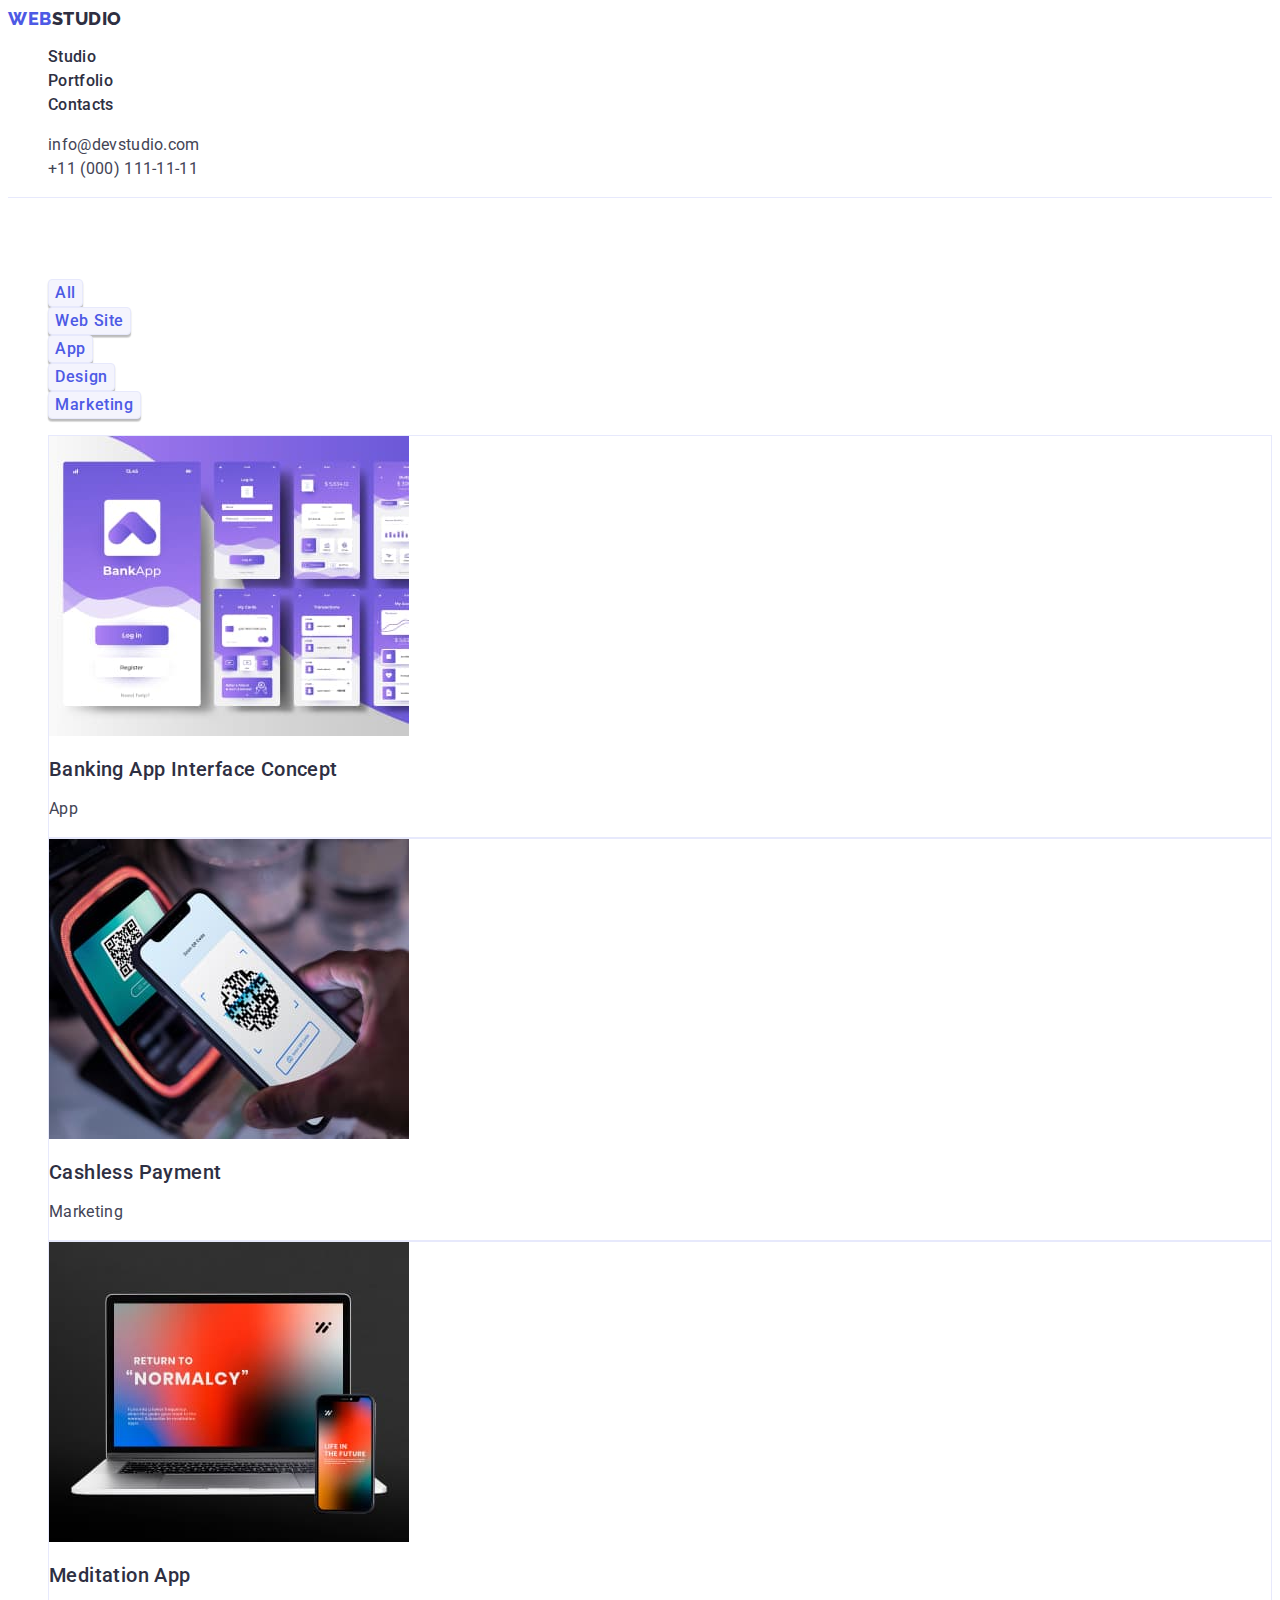
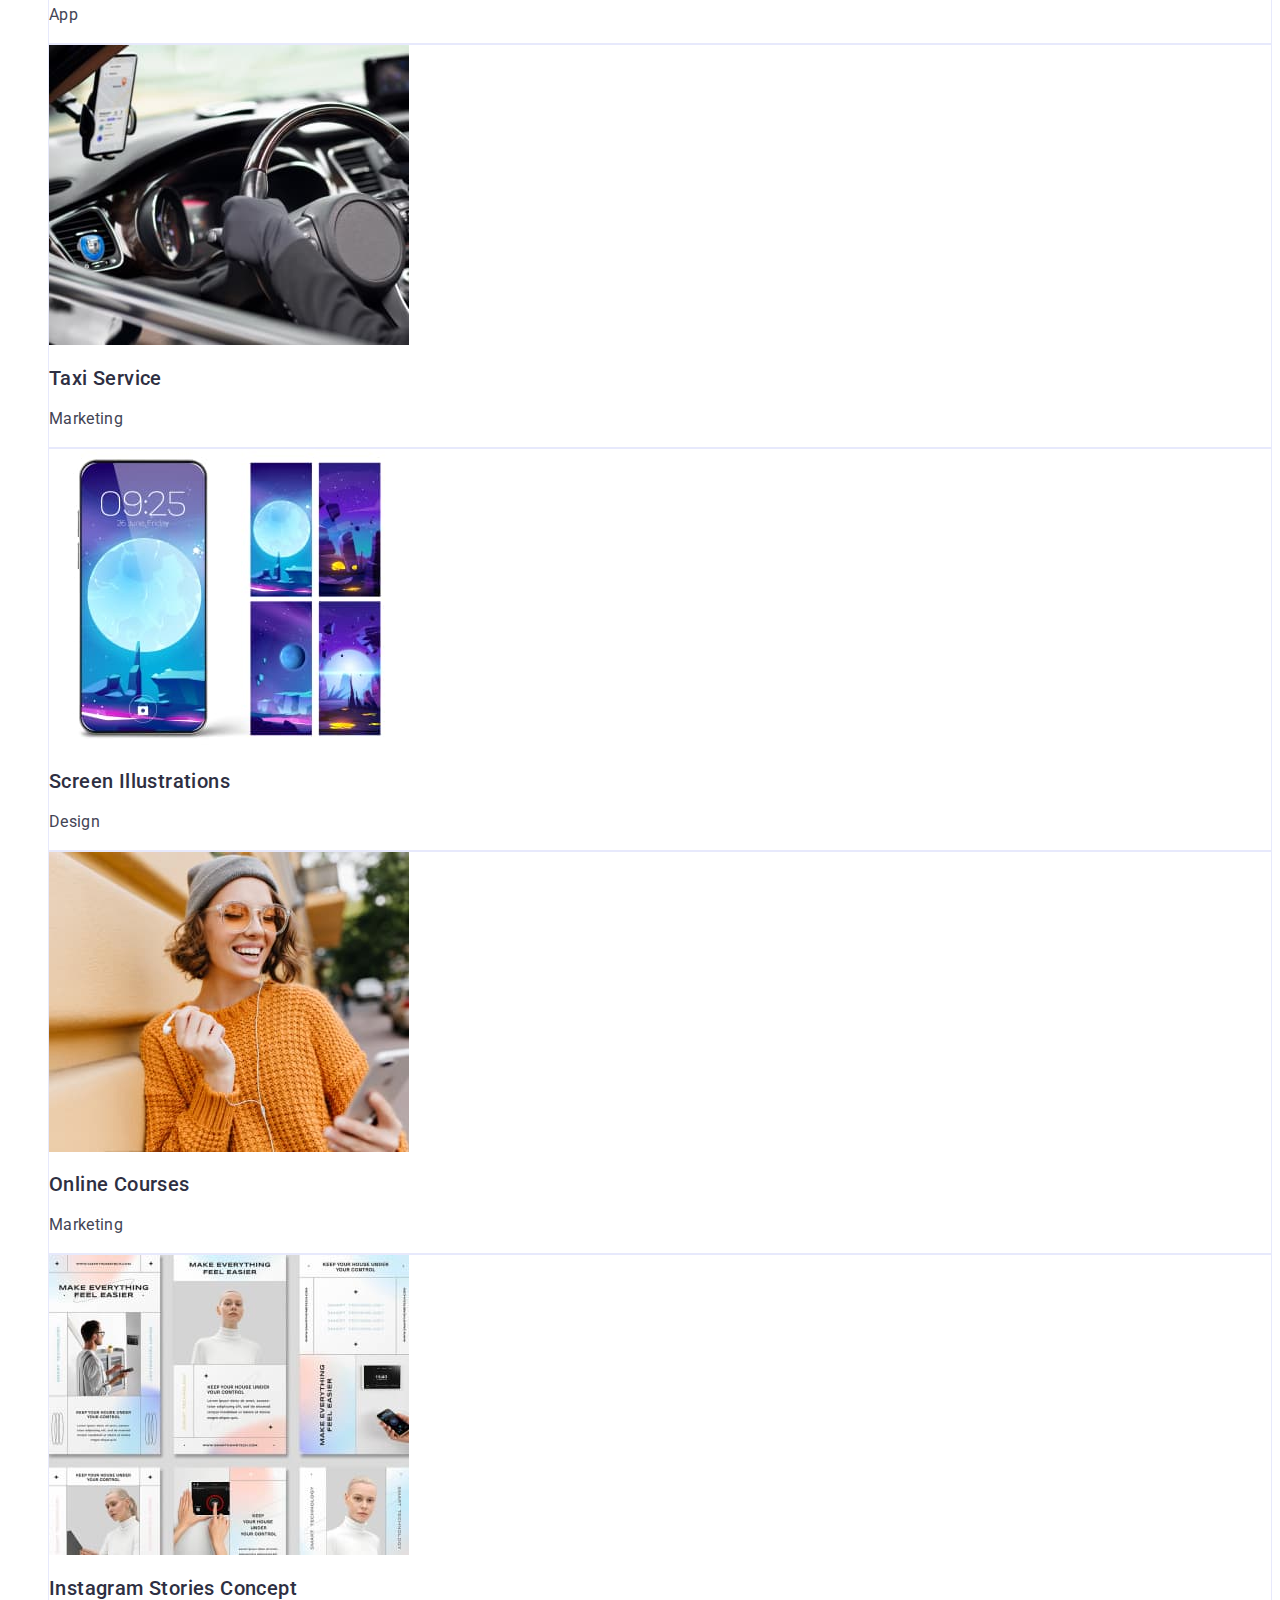
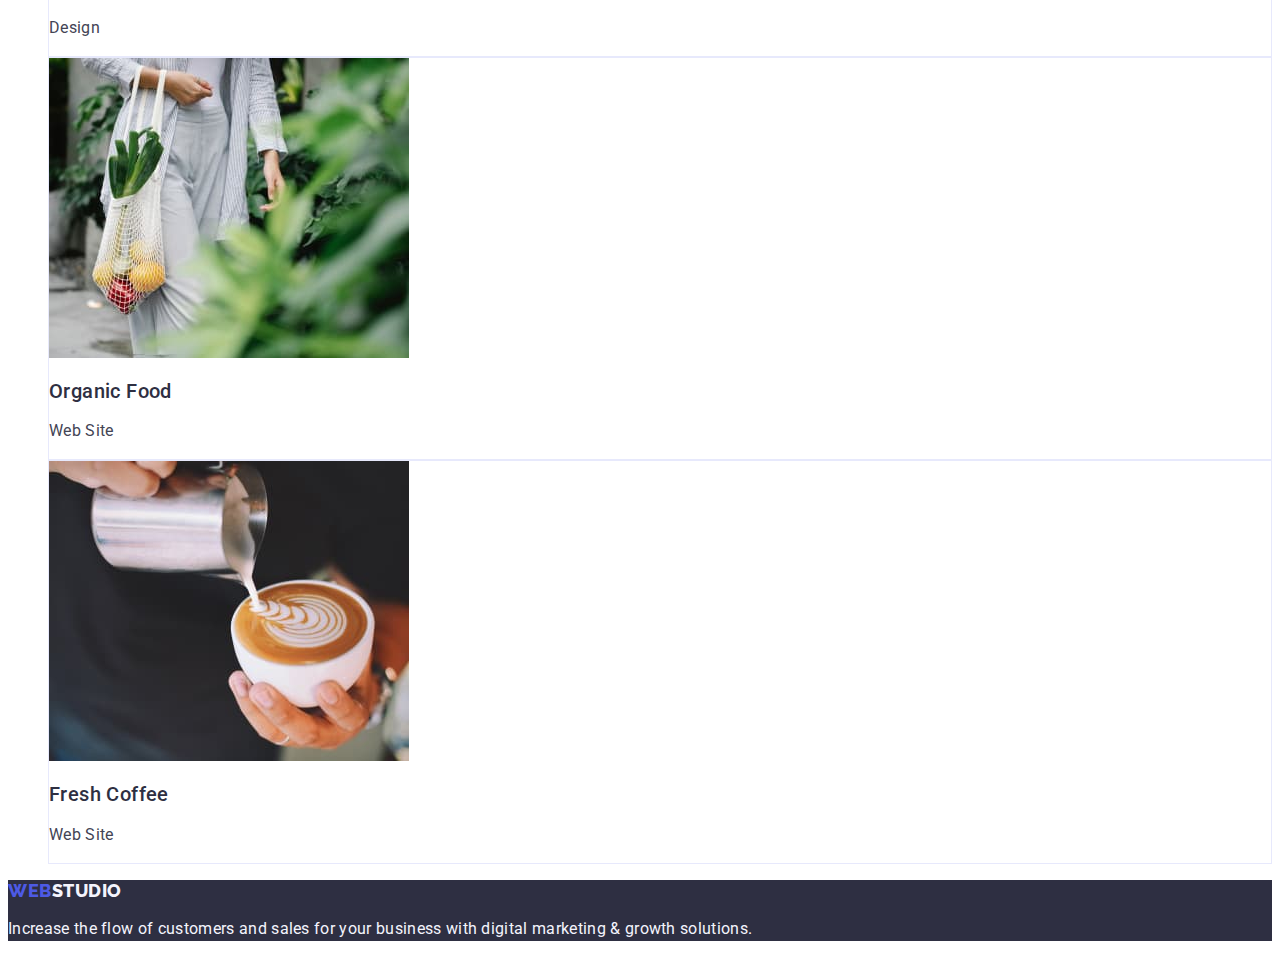
==== portfolio.html @ 00f16b49 "Initial commit" ====
<!DOCTYPE html>
<html lang="en">
  <head>
    <meta charset="UTF-8" />
    <meta http-equiv="X-UA-Compatible" content="IE=edge" />
    <meta name="viewport" content="width=device-width, initial-scale=1.0" />
    <title>Portfolio</title>
    <link rel="preconnect" href="https://fonts.googleapis.com" />
    <link rel="preconnect" href="https://fonts.gstatic.com" crossorigin />
    <link
      href="https://fonts.googleapis.com/css2?family=Raleway:wght@800&family=Roboto:wght@400;500;700;900&display=swap"
      rel="stylesheet"
    />
    <link
      rel="stylesheet"
      href="https://cdnjs.cloudflare.com/ajax/libs/modern-normalize/1.1.0/modern-normalize.min.css"
      integrity="sha512-wpPYUAdjBVSE4KJnH1VR1HeZfpl1ub8YT/NKx4PuQ5NmX2tKuGu6U/JRp5y+Y8XG2tV+wKQpNHVUX03MfMFn9Q=="
      crossorigin="anonymous"
      referrerpolicy="no-referrer"
    />
    <link href="./css/styles.css" rel="stylesheet" />
  </head>
  <body>
    <!-- This is a header -->
    <header class="header portfolio-header">
      <nav class="navigation">
        <a class="logo-link link" href="./index.html"
          >Web<span class="logo-link-studio">Studio</span></a
        >
        <ul class="menu list">
          <li class="menu-item">
            <a class="menu-link link" href="./index.html">Studio</a>
          </li>
          <li class="menu-item">
            <a class="menu-link link" href="./portfolio.html">Portfolio</a>
          </li>
          <li class="menu-item">
            <a class="menu-link link" href="">Contacts</a>
          </li>
        </ul>
      </nav>
      <address class="adress-conteiner">
        <ul class="list">
          <li>
            <a class="contact-link link" href="mailto:info@devstudio.com"
              >info@devstudio.com</a
            >
          </li>
          <li>
            <a class="contact-link link" href="tel:+110001111111"
              >+11 (000) 111-11-11</a
            >
          </li>
        </ul>
      </address>
    </header>
    <main>
      <!-- This is a filter -->
      <section>
        <h1 class="unvizible-title">This is our projects</h1>
        <ul class="list">
          <li><button class="filter-btn button" type="button">All</button></li>
          <li>
            <button class="filter-btn button" type="button">Web Site</button>
          </li>
          <li><button class="filter-btn button" type="button">App</button></li>
          <li>
            <button class="filter-btn button" type="button">Design</button>
          </li>
          <li>
            <button class="filter-btn button" type="button">Marketing</button>
          </li>
        </ul>

        <!-- This is a projects -->

        <ul class="project-cards list">
          <li class="project-card">
            <a href="" class="link"
              ><img
                src="./images/projects/banking_app.jpg"
                alt="Banking App Interface Concept"
                width="360"
                height="300"
              />
              <h2 class="project-card-title title">
                Banking App Interface Concept
              </h2>
              <p class="project-card-text">App</p></a
            >
          </li>
          <li class="project-card">
            <a href="" class="link"
              ><img
                src="./images/projects/cashless_payment.jpg"
                alt="payment through the app"
                width="360"
                height="300"
              />
              <h2 class="project-card-title title">Cashless Payment</h2>
              <p class="project-card-text">Marketing</p></a
            >
          </li>
          <li class="project-card">
            <a href="" class="link"
              ><img
                src="./images/projects/meditation_app.jpg"
                alt="an application for meditation on a computer and phone"
                width="360"
                height="300"
              />
              <h2 class="project-card-title title">Meditation App</h2>
              <p class="project-card-text">App</p></a
            >
          </li>
          <li class="project-card">
            <a href="" class="link"
              ><img
                src="./images/projects/taxi_service.jpg"
                alt="Taxi"
                width="360"
                height="300"
              />
              <h2 class="project-card-title title">Taxi Service</h2>
              <p class="project-card-text">Marketing</p></a
            >
          </li>
          <li class="project-card">
            <a href="" class="link"
              ><img
                src="./images/projects/screen_illustrations.jpg"
                alt="the phone and its screen"
                width="360"
                height="300"
              />
              <h2 class="project-card-title title">Screen Illustrations</h2>
              <p class="project-card-text">Design</p></a
            >
          </li>
          <li class="project-card">
            <a href="" class="link"
              ><img
                src="./images/projects/online_courses.jpg"
                alt="girl with phone"
                width="360"
                height="300"
              />
              <h2 class="project-card-title title">Online Courses</h2>
              <p class="project-card-text">Marketing</p></a
            >
          </li>
          <li class="project-card">
            <a href="" class="link"
              ><img
                src="./images/projects/instagram_stories_concept.jpg"
                alt="app screenshots"
                width="360"
                height="300"
              />
              <h2 class="project-card-title title">
                Instagram Stories Concept
              </h2>
              <p class="project-card-text">Design</p></a
            >
          </li>
          <li class="project-card">
            <a href="" class="link">
              <img
                src="./images/projects/organic_food.jpg"
                alt="person width organic food"
                width="360"
                height="300"
              />
              <h2 class="project-card-title title">Organic Food</h2>
              <p class="project-card-text">Web Site</p></a
            >
          </li>
          <li class="project-card">
            <a href="" class="link"
              ><img
                src="./images/projects/fresh_coffee.jpg"
                alt="make coffee"
                width="360"
                height="300"
              />
              <h2 class="project-card-title title">Fresh Coffee</h2>
              <p class="project-card-text">Web Site</p></a
            >
          </li>
        </ul>
      </section>
    </main>
    <!-- This is footer -->
    <footer class="footer">
      <a class="logo-link link" href="./index.html"
        >Web<span class="logo-link-studio-white">Studio</span></a
      >
      <p class="footer-text">
        Increase the flow of customers and sales for your business with digital
        marketing & growth solutions.
      </p>
    </footer>
  </body>
</html>
---- css/styles.css ----
/*  font-family: 'Raleway', sans-serif; */
:root {
  --btn-background-color: #4d5ae5;
  --links-hover-color: #404bbf;
  --body-text-color: #434455;
  --title-text-color: #2e2f42;
}
body {
  font-family: 'Roboto', sans-serif;
  color: var(--body-text-color);
  background-color: #ffffff;
}
.logo-link {
  font-family: 'Raleway', sans-serif;
  font-weight: 800;
  font-size: 18px;
  line-height: 1.17;
  align-items: center;
  letter-spacing: 0.03em;
  text-transform: uppercase;
  color: var(--btn-background-color);
}
.list {
  list-style: none;
}
.link {
  text-decoration: none;
}
.unvizible-title {
  visibility: hidden;
}
.title {
  color: var(--title-text-color);
}

.button {
  border-radius: 4px;
  cursor: pointer;
  font-family: 'Roboto', sans-serif;
}
/*----------header section----------- */
.logo-link-studio {
  color: var(--title-text-color);
}
.logo-link-studio-white {
  color: #f4f4fd;
}
.menu-link {
  font-weight: 500;
  font-size: 16px;
  line-height: 1.5;
  color: var(--title-text-color);
  letter-spacing: 0.02em;
}
.menu-link:hover,
.menu-link:focus {
  color: var(--links-hover-color);
}
.adress-conteiner {
  font-style: normal;
}
.contact-link {
  font-weight: 400;
  font-size: 16px;
  line-height: 1.5;
  letter-spacing: 0.02em;
  color: var(--body-text-color);
}
.contact-link:hover,
.contact-link:focus {
  color: var(--links-hover-color);
}
/* ----------hero section---------- */
.hero-section {
  background-color: var(--title-text-color);
  color: #ffffff;
}
.hero-title {
  line-height: 1.07;
  font-size: 56px;
  text-align: center;
  letter-spacing: 0.02em;
  color: #ffffff;
}
.hero-btn {
  background: var(--btn-background-color);
  box-shadow: 0px 4px 4px rgba(0, 0, 0, 0.15);
  color: #ffffff;
  font-weight: 500;
  font-size: 16px;
  line-height: 1.5;
  align-items: center;
  letter-spacing: 0.04em;
}
.hero-btn:hover,
.hero-btn:focus {
  background: var(--links-hover-color);
}
/* ----------features section---------- */
.features-title {
  font-weight: 500;
  font-size: 20px;
  line-height: 1.2;
  letter-spacing: 0.02em;
}
.features-text {
  font-weight: 400;
  font-size: 16px;
  line-height: 1.5;
  letter-spacing: 0.02em;
}
/* ----------doing section---------- */
.doing-title {
  font-size: 36px;
  line-height: 1.11;
  text-align: center;
  letter-spacing: 0.02em;
  text-transform: capitalize;
}
/* ----------team---------- */
.team {
  background: #f4f4fd;
}
.team-titlt {
  font-size: 36px;
  line-height: 1.11;
  text-align: center;
  letter-spacing: 0.02em;
  text-transform: capitalize;
}
.team-card {
  background: #ffffff;
  box-shadow: 0px 1px 6px rgba(46, 47, 66, 0.08),
    0px 1px 1px rgba(46, 47, 66, 0.16), 0px 2px 1px rgba(46, 47, 66, 0.08);
  border-radius: 0px 0px 4px 4px;
}
.team-card-title {
  font-weight: 500;
  font-size: 20px;
  line-height: 1.2;
  text-align: center;
  letter-spacing: 0.02em;
}
.team-card-text {
  font-weight: 400;
  font-size: 16px;
  line-height: 1.5;
  text-align: center;
  letter-spacing: 0.02em;
}
/* -----------footer----------- */
.footer {
  background: #2e2f42;
}

.footer-text {
  font-weight: 400;
  font-size: 16px;
  line-height: 1.5;
  letter-spacing: 0.02em;
  color: #f4f4fd;
}
/* ------------portfolio page-------------------- */
.portfolio-header {
  border-bottom: 1px solid #e7e9fc;
}
.filter-btn {
  box-shadow: 0px 3px 1px rgba(0, 0, 0, 0.1), 0px 2px 1px rgba(0, 0, 0, 0.08),
    0px 2px 2px rgba(0, 0, 0, 0.12);
  color: var(--btn-background-color);
  font-weight: 500;
  font-size: 16px;
  line-height: 1.5;
  align-items: center;
  text-align: center;
  letter-spacing: 0.04em;
  box-sizing: border-box;
  background: #f4f4fd;
  border: 1px solid #e7e9fc;
}
.filter-btn:hover,
.filter-btn:focus {
  background: var(--links-hover-color);
  color: #ffffff;
}
.project-cards > .project-card {
  border: 1px solid #e7e9fc;
}
.project-card-title {
  font-weight: 500;
  font-size: 20px;
  line-height: 1.2;
  letter-spacing: 0.02em;
}
.project-card-text {
  color: var(--body-text-color);
  font-weight: 400;
  font-size: 16px;
  line-height: 1.5;
  letter-spacing: 0.02em;
}
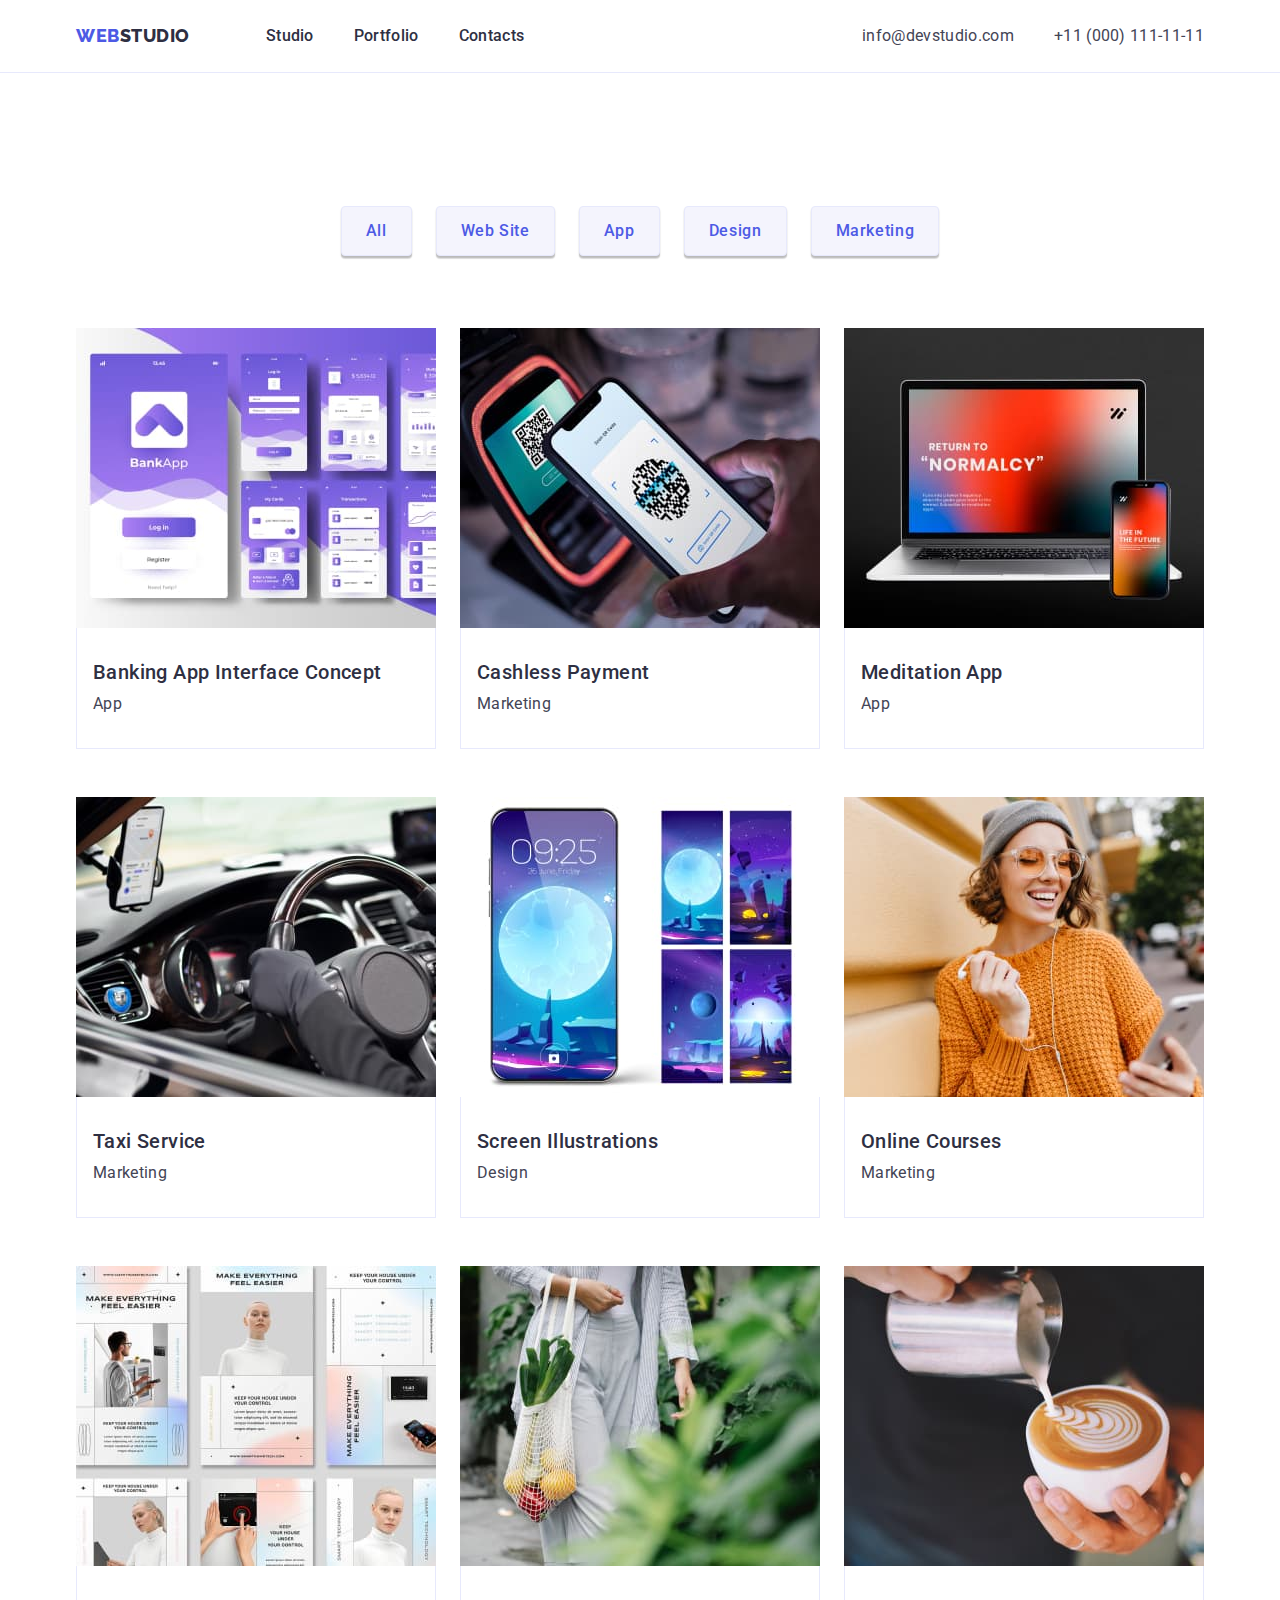
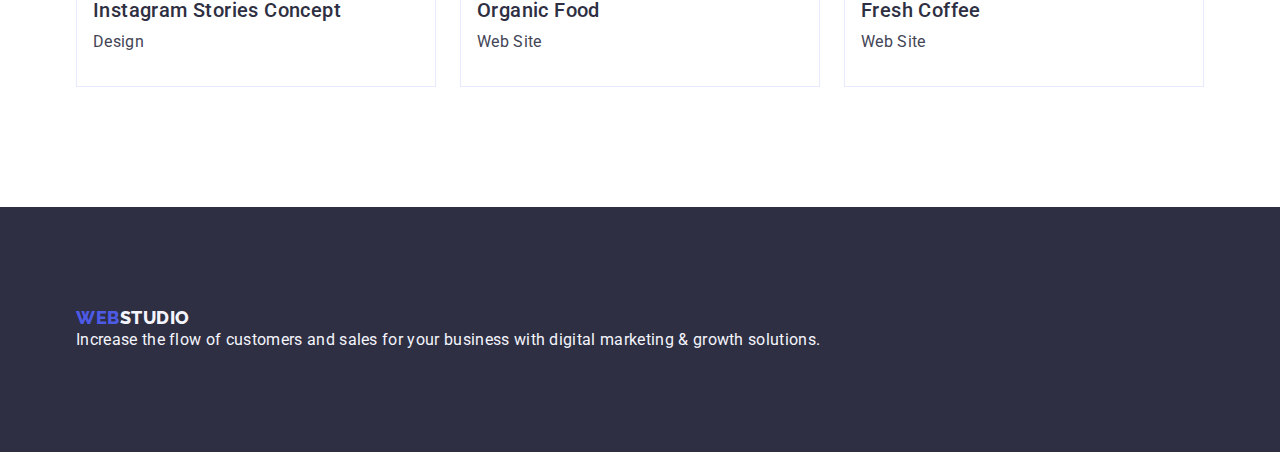
==== commit 57e5782e: "work with box-model(flex)" ====
--- a/portfolio.html
+++ b/portfolio.html
@@ -13,192 +13,219 @@
     />
     <link
       rel="stylesheet"
-      href="https://cdnjs.cloudflare.com/ajax/libs/modern-normalize/1.1.0/modern-normalize.min.css"
-      integrity="sha512-wpPYUAdjBVSE4KJnH1VR1HeZfpl1ub8YT/NKx4PuQ5NmX2tKuGu6U/JRp5y+Y8XG2tV+wKQpNHVUX03MfMFn9Q=="
-      crossorigin="anonymous"
-      referrerpolicy="no-referrer"
+      href="https://cdn.jsdelivr.net/npm/modern-normalize@1.1.0/modern-normalize.min.css"
     />
     <link href="./css/styles.css" rel="stylesheet" />
   </head>
   <body>
     <!-- This is a header -->
     <header class="header portfolio-header">
-      <nav class="navigation">
-        <a class="logo-link link" href="./index.html"
-          >Web<span class="logo-link-studio">Studio</span></a
-        >
-        <ul class="menu list">
-          <li class="menu-item">
-            <a class="menu-link link" href="./index.html">Studio</a>
-          </li>
-          <li class="menu-item">
-            <a class="menu-link link" href="./portfolio.html">Portfolio</a>
-          </li>
-          <li class="menu-item">
-            <a class="menu-link link" href="">Contacts</a>
-          </li>
-        </ul>
-      </nav>
-      <address class="adress-conteiner">
-        <ul class="list">
-          <li>
-            <a class="contact-link link" href="mailto:info@devstudio.com"
-              >info@devstudio.com</a
-            >
-          </li>
-          <li>
-            <a class="contact-link link" href="tel:+110001111111"
-              >+11 (000) 111-11-11</a
-            >
-          </li>
-        </ul>
-      </address>
+      <div class="page-header-container container">
+        <nav class="navigation">
+          <a class="logo-link link" href="./index.html"
+            >Web<span class="logo-link-studio">Studio</span></a
+          >
+          <ul class="menu list">
+            <li class="menu-item">
+              <a class="menu-link link" href="./index.html">Studio</a>
+            </li>
+            <li class="menu-item">
+              <a class="menu-link link" href="./portfolio.html">Portfolio</a>
+            </li>
+            <li class="menu-item">
+              <a class="menu-link link" href="">Contacts</a>
+            </li>
+          </ul>
+        </nav>
+        <address class="adress-conteiner">
+          <ul class="adress-list list">
+            <li class="adress-item">
+              <a class="contact-link link" href="mailto:info@devstudio.com"
+                >info@devstudio.com</a
+              >
+            </li>
+            <li class="adress-item">
+              <a class="contact-link link" href="tel:+110001111111"
+                >+11 (000) 111-11-11</a
+              >
+            </li>
+          </ul>
+        </address>
+      </div>
     </header>
     <main>
       <!-- This is a filter -->
-      <section>
-        <h1 class="unvizible-title">This is our projects</h1>
-        <ul class="list">
-          <li><button class="filter-btn button" type="button">All</button></li>
-          <li>
-            <button class="filter-btn button" type="button">Web Site</button>
-          </li>
-          <li><button class="filter-btn button" type="button">App</button></li>
-          <li>
-            <button class="filter-btn button" type="button">Design</button>
-          </li>
-          <li>
-            <button class="filter-btn button" type="button">Marketing</button>
-          </li>
-        </ul>
+      <section class="portfolio-section">
+        <div class="container">
+          <h1 class="unvizible-title">This is our projects</h1>
+          <ul class="filter-btn-list list">
+            <li>
+              <button class="filter-btn button" type="button">All</button>
+            </li>
+            <li>
+              <button class="filter-btn button" type="button">Web Site</button>
+            </li>
+            <li>
+              <button class="filter-btn button" type="button">App</button>
+            </li>
+            <li>
+              <button class="filter-btn button" type="button">Design</button>
+            </li>
+            <li>
+              <button class="filter-btn button" type="button">Marketing</button>
+            </li>
+          </ul>
 
-        <!-- This is a projects -->
+          <!-- This is a projects -->
 
-        <ul class="project-cards list">
-          <li class="project-card">
-            <a href="" class="link"
-              ><img
-                src="./images/projects/banking_app.jpg"
-                alt="Banking App Interface Concept"
-                width="360"
-                height="300"
-              />
-              <h2 class="project-card-title title">
-                Banking App Interface Concept
-              </h2>
-              <p class="project-card-text">App</p></a
-            >
-          </li>
-          <li class="project-card">
-            <a href="" class="link"
-              ><img
-                src="./images/projects/cashless_payment.jpg"
-                alt="payment through the app"
-                width="360"
-                height="300"
-              />
-              <h2 class="project-card-title title">Cashless Payment</h2>
-              <p class="project-card-text">Marketing</p></a
-            >
-          </li>
-          <li class="project-card">
-            <a href="" class="link"
-              ><img
-                src="./images/projects/meditation_app.jpg"
-                alt="an application for meditation on a computer and phone"
-                width="360"
-                height="300"
-              />
-              <h2 class="project-card-title title">Meditation App</h2>
-              <p class="project-card-text">App</p></a
-            >
-          </li>
-          <li class="project-card">
-            <a href="" class="link"
-              ><img
-                src="./images/projects/taxi_service.jpg"
-                alt="Taxi"
-                width="360"
-                height="300"
-              />
-              <h2 class="project-card-title title">Taxi Service</h2>
-              <p class="project-card-text">Marketing</p></a
-            >
-          </li>
-          <li class="project-card">
-            <a href="" class="link"
-              ><img
-                src="./images/projects/screen_illustrations.jpg"
-                alt="the phone and its screen"
-                width="360"
-                height="300"
-              />
-              <h2 class="project-card-title title">Screen Illustrations</h2>
-              <p class="project-card-text">Design</p></a
-            >
-          </li>
-          <li class="project-card">
-            <a href="" class="link"
-              ><img
-                src="./images/projects/online_courses.jpg"
-                alt="girl with phone"
-                width="360"
-                height="300"
-              />
-              <h2 class="project-card-title title">Online Courses</h2>
-              <p class="project-card-text">Marketing</p></a
-            >
-          </li>
-          <li class="project-card">
-            <a href="" class="link"
-              ><img
-                src="./images/projects/instagram_stories_concept.jpg"
-                alt="app screenshots"
-                width="360"
-                height="300"
-              />
-              <h2 class="project-card-title title">
-                Instagram Stories Concept
-              </h2>
-              <p class="project-card-text">Design</p></a
-            >
-          </li>
-          <li class="project-card">
-            <a href="" class="link">
-              <img
-                src="./images/projects/organic_food.jpg"
-                alt="person width organic food"
-                width="360"
-                height="300"
-              />
-              <h2 class="project-card-title title">Organic Food</h2>
-              <p class="project-card-text">Web Site</p></a
-            >
-          </li>
-          <li class="project-card">
-            <a href="" class="link"
-              ><img
-                src="./images/projects/fresh_coffee.jpg"
-                alt="make coffee"
-                width="360"
-                height="300"
-              />
-              <h2 class="project-card-title title">Fresh Coffee</h2>
-              <p class="project-card-text">Web Site</p></a
-            >
-          </li>
-        </ul>
+          <ul class="project-cards card-list list">
+            <li class="project-card">
+              <a href="" class="link"
+                ><img
+                  src="./images/projects/banking_app.jpg"
+                  alt="Banking App Interface Concept"
+                  width="360"
+                  height="300"
+                />
+                <div class="project-card-content">
+                  <h2 class="project-card-title sub-title">
+                    Banking App Interface Concept
+                  </h2>
+                  <p class="project-card-text">App</p>
+                </div>
+              </a>
+            </li>
+            <li class="project-card">
+              <a href="" class="link"
+                ><img
+                  src="./images/projects/cashless_payment.jpg"
+                  alt="payment through the app"
+                  width="360"
+                  height="300"
+                />
+                <div class="project-card-content">
+                  <h2 class="project-card-title sub-title">Cashless Payment</h2>
+                  <p class="project-card-text">Marketing</p>
+                </div>
+              </a>
+            </li>
+            <li class="project-card">
+              <a href="" class="link"
+                ><img
+                  src="./images/projects/meditation_app.jpg"
+                  alt="an application for meditation on a computer and phone"
+                  width="360"
+                  height="300"
+                />
+                <div class="project-card-content">
+                  <h2 class="project-card-title sub-title">Meditation App</h2>
+                  <p class="project-card-text">App</p>
+                </div>
+              </a>
+            </li>
+            <li class="project-card">
+              <a href="" class="link"
+                ><img
+                  src="./images/projects/taxi_service.jpg"
+                  alt="Taxi"
+                  width="360"
+                  height="300"
+                />
+                <div class="project-card-content">
+                  <h2 class="project-card-title sub-title">Taxi Service</h2>
+                  <p class="project-card-text">Marketing</p>
+                </div>
+              </a>
+            </li>
+            <li class="project-card">
+              <a href="" class="link"
+                ><img
+                  src="./images/projects/screen_illustrations.jpg"
+                  alt="the phone and its screen"
+                  width="360"
+                  height="300"
+                />
+                <div class="project-card-content">
+                  <h2 class="project-card-title sub-title">
+                    Screen Illustrations
+                  </h2>
+                  <p class="project-card-text">Design</p>
+                </div>
+              </a>
+            </li>
+            <li class="project-card">
+              <a href="" class="link"
+                ><img
+                  src="./images/projects/online_courses.jpg"
+                  alt="girl with phone"
+                  width="360"
+                  height="300"
+                />
+                <div class="project-card-content">
+                  <h2 class="project-card-title sub-title">Online Courses</h2>
+                  <p class="project-card-text">Marketing</p>
+                </div>
+              </a>
+            </li>
+            <li class="project-card">
+              <a href="" class="link"
+                ><img
+                  src="./images/projects/instagram_stories_concept.jpg"
+                  alt="app screenshots"
+                  width="360"
+                  height="300"
+                />
+                <div class="project-card-content">
+                  <h2 class="project-card-title sub-title">
+                    Instagram Stories Concept
+                  </h2>
+                  <p class="project-card-text">Design</p>
+                </div>
+              </a>
+            </li>
+            <li class="project-card">
+              <a href="" class="link">
+                <img
+                  src="./images/projects/organic_food.jpg"
+                  alt="person width organic food"
+                  width="360"
+                  height="300"
+                />
+                <div class="project-card-content">
+                  <h2 class="project-card-title sub-title">Organic Food</h2>
+                  <p class="project-card-text">Web Site</p>
+                </div>
+              </a>
+            </li>
+            <li class="project-card">
+              <a href="" class="link"
+                ><img
+                  src="./images/projects/fresh_coffee.jpg"
+                  alt="make coffee"
+                  width="360"
+                  height="300"
+                />
+                <div class="project-card-content">
+                  <h2 class="project-card-title sub-title">Fresh Coffee</h2>
+                  <p class="project-card-text">Web Site</p>
+                </div>
+              </a>
+            </li>
+          </ul>
+        </div>
       </section>
     </main>
     <!-- This is footer -->
     <footer class="footer">
-      <a class="logo-link link" href="./index.html"
-        >Web<span class="logo-link-studio-white">Studio</span></a
-      >
-      <p class="footer-text">
-        Increase the flow of customers and sales for your business with digital
-        marketing & growth solutions.
-      </p>
+      <div class="container">
+        <a class="logo-link link" href="./index.html"
+          >Web<span class="logo-link-studio-white">Studio</span></a
+        >
+        <p class="footer-text">
+          Increase the flow of customers and sales for your business with
+          digital marketing & growth solutions.
+        </p>
+      </div>
     </footer>
   </body>
 </html>
--- a/css/styles.css
+++ b/css/styles.css
@@ -10,6 +10,34 @@
   color: var(--body-text-color);
   background-color: #ffffff;
 }
+h1,
+h2,
+h3,
+h4,
+p {
+  margin-top: 0;
+  margin-bottom: 0;
+}
+img {
+  display: block;
+}
+ul,
+ol {
+  margin-top: 0;
+  margin-bottom: 0;
+  padding-left: 0;
+}
+.container {
+  width: 1158px;
+  margin-left: auto;
+  margin-right: auto;
+  padding-left: 15px;
+  padding-right: 15px;
+}
+.section {
+  padding-top: 120px;
+  padding-bottom: 120px;
+}
 .logo-link {
   font-family: 'Raleway', sans-serif;
   font-weight: 800;
@@ -19,6 +47,7 @@
   letter-spacing: 0.03em;
   text-transform: uppercase;
   color: var(--btn-background-color);
+  margin-right: 76px;
 }
 .list {
   list-style: none;
@@ -31,19 +60,46 @@
 }
 .title {
   color: var(--title-text-color);
-}
-
+  margin-bottom: 72px;
+}
+.sub-title {
+  color: var(--title-text-color);
+  margin-bottom: 8px;
+}
 .button {
   border-radius: 4px;
   cursor: pointer;
   font-family: 'Roboto', sans-serif;
 }
+.card-list {
+  display: flex;
+  gap: 24px;
+}
 /*----------header section----------- */
+.header {
+  padding-top: 24px;
+  padding-bottom: 24px;
+}
+.page-header-container {
+  display: flex;
+  align-items: center;
+}
+.navigation {
+  display: flex;
+  align-items: center;
+}
 .logo-link-studio {
   color: var(--title-text-color);
 }
 .logo-link-studio-white {
   color: #f4f4fd;
+}
+.menu {
+  display: flex;
+  align-items: center;
+}
+.menu-item:not(:last-child) {
+  margin-right: 40px;
 }
 .menu-link {
   font-weight: 500;
@@ -58,6 +114,14 @@
 }
 .adress-conteiner {
   font-style: normal;
+  margin-left: auto;
+}
+.adress-list {
+  display: flex;
+  align-items: center;
+}
+.adress-item:not(:last-child) {
+  margin-right: 40px;
 }
 .contact-link {
   font-weight: 400;
@@ -74,6 +138,15 @@
 .hero-section {
   background-color: var(--title-text-color);
   color: #ffffff;
+  min-height: 600px;
+  display: flex;
+  align-items: center;
+}
+.hero-container {
+  display: flex;
+  flex-direction: column;
+  justify-content: center;
+  align-items: center;
 }
 .hero-title {
   line-height: 1.07;
@@ -81,6 +154,7 @@
   text-align: center;
   letter-spacing: 0.02em;
   color: #ffffff;
+  margin-bottom: 48px;
 }
 .hero-btn {
   background: var(--btn-background-color);
@@ -91,12 +165,16 @@
   line-height: 1.5;
   align-items: center;
   letter-spacing: 0.04em;
+  padding: 16px 32px;
 }
 .hero-btn:hover,
 .hero-btn:focus {
   background: var(--links-hover-color);
 }
 /* ----------features section---------- */
+.features-item {
+  flex-basis: calc((100%- (24px * 3)) / 4);
+}
 .features-title {
   font-weight: 500;
   font-size: 20px;
@@ -110,6 +188,9 @@
   letter-spacing: 0.02em;
 }
 /* ----------doing section---------- */
+.doing-item {
+  flex-basis: calc((100%- (24px * 2)) / 3);
+}
 .doing-title {
   font-size: 36px;
   line-height: 1.11;
@@ -129,10 +210,14 @@
   text-transform: capitalize;
 }
 .team-card {
-  background: #ffffff;
+  flex-basis: calc((100%- (24px * 3)) / 4);
   box-shadow: 0px 1px 6px rgba(46, 47, 66, 0.08),
     0px 1px 1px rgba(46, 47, 66, 0.16), 0px 2px 1px rgba(46, 47, 66, 0.08);
   border-radius: 0px 0px 4px 4px;
+  background-color: #ffffff;
+}
+.team-card-content {
+  padding: 32px 16px;
 }
 .team-card-title {
   font-weight: 500;
@@ -151,6 +236,7 @@
 /* -----------footer----------- */
 .footer {
   background: #2e2f42;
+  padding: 100px 0;
 }
 
 .footer-text {
@@ -161,8 +247,18 @@
   color: #f4f4fd;
 }
 /* ------------portfolio page-------------------- */
+.portfolio-section {
+  padding-top: 96px;
+  padding-bottom: 120px;
+}
 .portfolio-header {
   border-bottom: 1px solid #e7e9fc;
+}
+.filter-btn-list {
+  display: flex;
+  gap: 24px;
+  justify-content: center;
+  margin-bottom: 72px;
 }
 .filter-btn {
   box-shadow: 0px 3px 1px rgba(0, 0, 0, 0.1), 0px 2px 1px rgba(0, 0, 0, 0.08),
@@ -177,14 +273,25 @@
   box-sizing: border-box;
   background: #f4f4fd;
   border: 1px solid #e7e9fc;
+  padding: 12px 24px;
 }
 .filter-btn:hover,
 .filter-btn:focus {
   background: var(--links-hover-color);
   color: #ffffff;
 }
-.project-cards > .project-card {
+.project-cards {
+  flex-wrap: wrap;
+  justify-content: center;
+  row-gap: 48px;
+}
+.project-card {
+  flex-basis: calc((100%- (24px * 2)) / 3);
+}
+.project-card-content {
+  padding: 32px 16px;
   border: 1px solid #e7e9fc;
+  border-top: none;
 }
 .project-card-title {
   font-weight: 500;
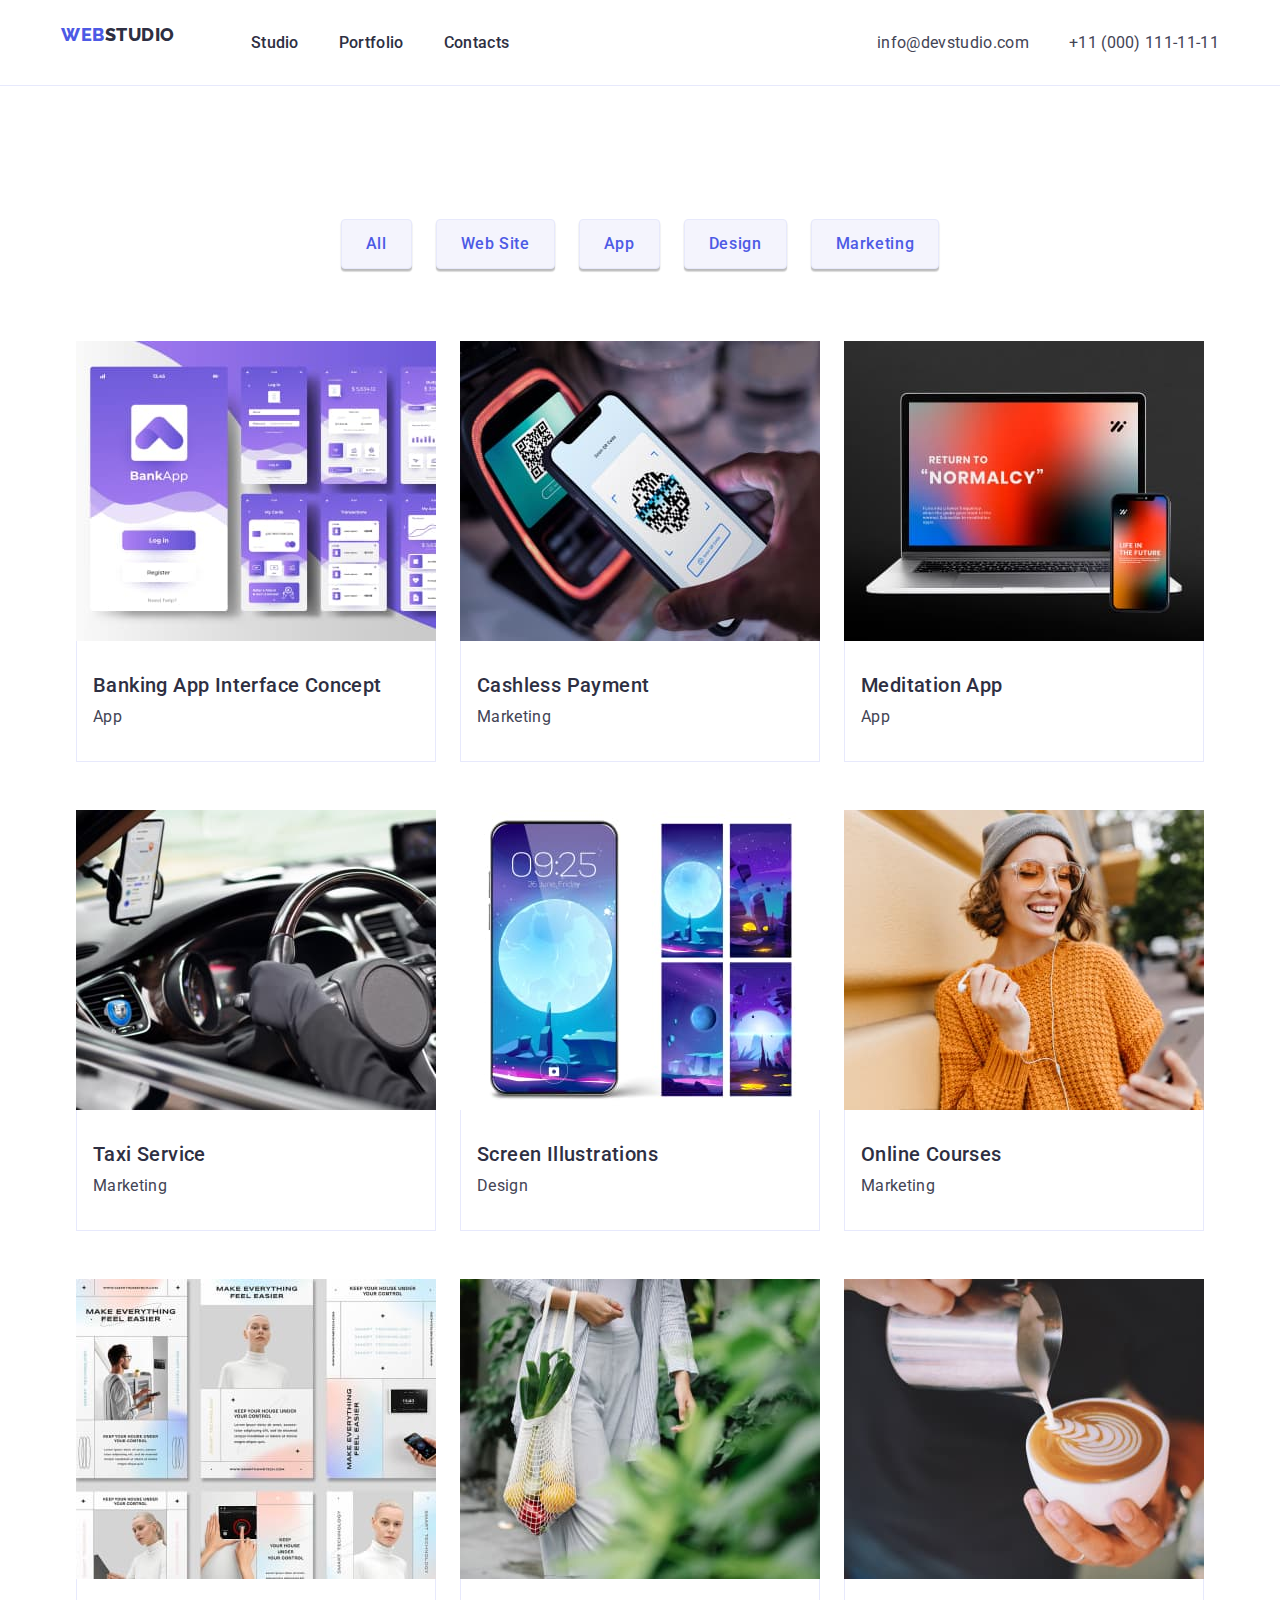
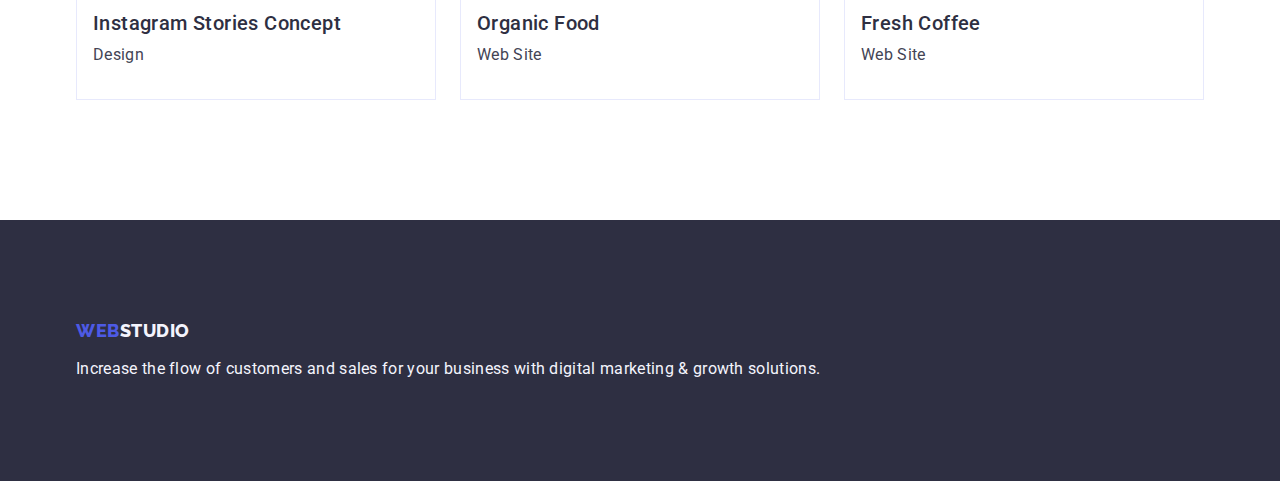
==== commit 4a6a1d57: "do little refactoring" ====
--- a/portfolio.html
+++ b/portfolio.html
@@ -19,7 +19,7 @@
   </head>
   <body>
     <!-- This is a header -->
-    <header class="header portfolio-header">
+    <header class="header">
       <div class="page-header-container container">
         <nav class="navigation">
           <a class="logo-link link" href="./index.html"
--- a/css/styles.css
+++ b/css/styles.css
@@ -39,6 +39,8 @@
   padding-bottom: 120px;
 }
 .logo-link {
+  display: inline-block;
+  margin-bottom: 16px;
   font-family: 'Raleway', sans-serif;
   font-weight: 800;
   font-size: 18px;
@@ -77,12 +79,12 @@
 }
 /*----------header section----------- */
 .header {
-  padding-top: 24px;
-  padding-bottom: 24px;
+  border-bottom: 1px solid #e7e9fc;
 }
 .page-header-container {
   display: flex;
   align-items: center;
+  padding: 24px 0;
 }
 .navigation {
   display: flex;
@@ -141,6 +143,7 @@
   min-height: 600px;
   display: flex;
   align-items: center;
+  padding: 188px 0;
 }
 .hero-container {
   display: flex;
@@ -149,6 +152,7 @@
   align-items: center;
 }
 .hero-title {
+  max-width: 496px;
   line-height: 1.07;
   font-size: 56px;
   text-align: center;
@@ -157,6 +161,9 @@
   margin-bottom: 48px;
 }
 .hero-btn {
+  border: none;
+  min-width: 169px;
+  height: 56px;
   background: var(--btn-background-color);
   box-shadow: 0px 4px 4px rgba(0, 0, 0, 0.15);
   color: #ffffff;
@@ -173,7 +180,7 @@
 }
 /* ----------features section---------- */
 .features-item {
-  flex-basis: calc((100%- (24px * 3)) / 4);
+  flex-basis: calc((100% - (3 * 24px)) / 4);
 }
 .features-title {
   font-weight: 500;
@@ -251,9 +258,6 @@
   padding-top: 96px;
   padding-bottom: 120px;
 }
-.portfolio-header {
-  border-bottom: 1px solid #e7e9fc;
-}
 .filter-btn-list {
   display: flex;
   gap: 24px;
